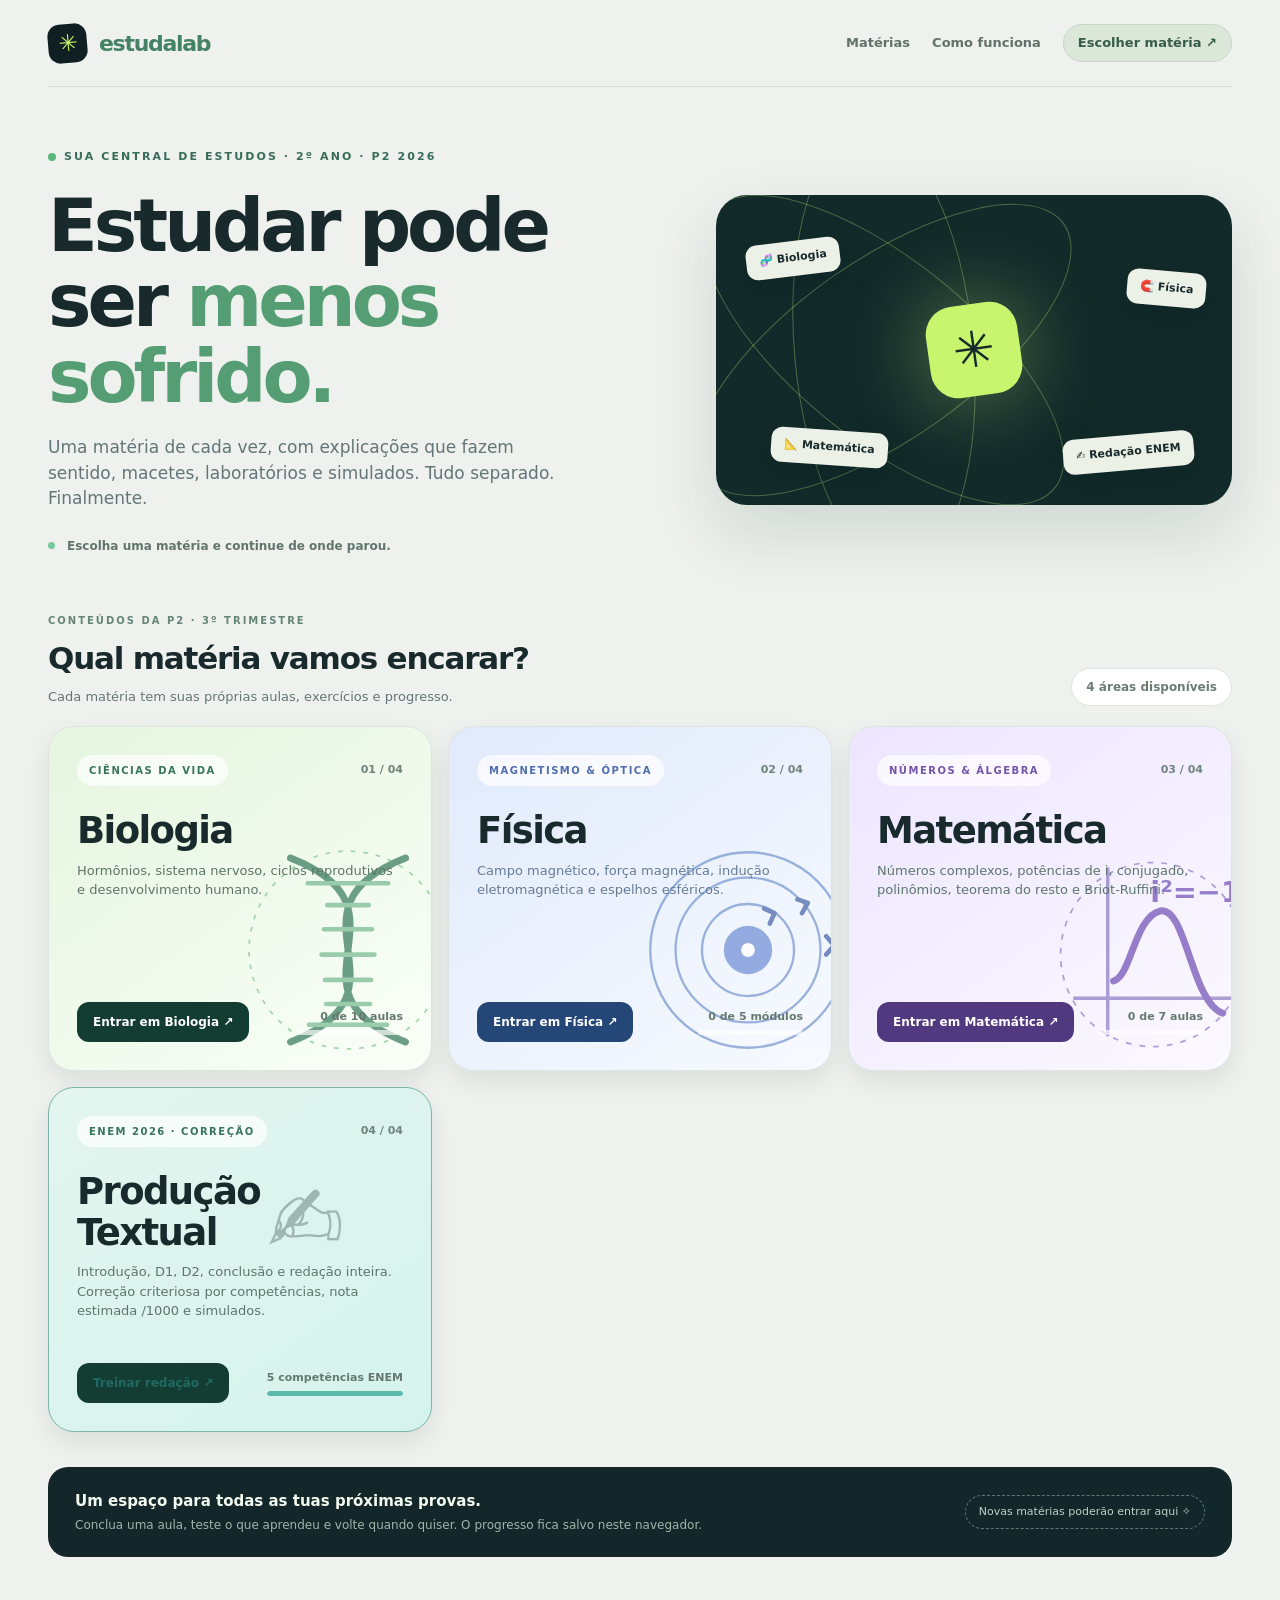
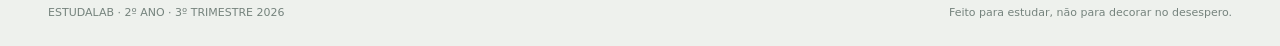
==== index.html @ b2dbda49 "feat: adicionar index.html ao portal independente" ====
<!doctype html><html lang="pt-BR"><head><meta charset="utf-8"><meta name="viewport" content="width=device-width,initial-scale=1"><meta name="theme-color" content="#0b171b"><meta name="description" content="EstudaLab: um portal interativo para revisão da P2, com Biologia, Física, Matemática e Produção Textual, macetes e simulados."><title>EstudaLab — Suas matérias em um só lugar</title><style>
:root{--bg:#eef1ed;--ink:#182a2b;--sub:#647579;--line:#dfe5e1;--navy:#101f22;--lime:#c9f46d}*{box-sizing:border-box}html{scroll-behavior:smooth}body{margin:0;background:var(--bg);color:var(--ink);font:15px/1.5 Inter,ui-sans-serif,system-ui,-apple-system,"Segoe UI",Arial,sans-serif}a{color:inherit;text-decoration:none}button{font:inherit;cursor:pointer}a:focus-visible,button:focus-visible{outline:3px solid #3e9e80;outline-offset:4px}.shell{max-width:1240px;margin:auto;padding:0 28px}.top{height:87px;display:flex;align-items:center;justify-content:space-between;border-bottom:1px solid #d9e0dc}.logo{display:flex;align-items:center;gap:12px;font-size:22px;font-weight:850;letter-spacing:-1.3px}.mark{height:39px;width:39px;display:grid;place-items:center;border-radius:12px;background:var(--navy);color:var(--lime);font-size:23px;transform:rotate(-5deg)}.logo span:last-child{color:#458164}.toplinks{display:flex;align-items:center;gap:22px;font-size:13px;font-weight:700;color:#61716c}.toplinks a:hover{color:#246d54}.pill{background:#dbe7d8;border:1px solid #c8d7ca;border-radius:100px;padding:8px 14px;color:#365b49}.hero{padding:58px 0 38px;display:grid;grid-template-columns:1.1fr .9fr;gap:38px;align-items:center}.eyebrow{display:inline-flex;align-items:center;gap:8px;color:#386c5b;font-size:11px;text-transform:uppercase;letter-spacing:2.1px;font-weight:850}.eyebrow:before{content:'';width:8px;height:8px;background:#59b77c;border-radius:50%}.hero h1{font-size:clamp(40px,5.7vw,78px);line-height:1.04;letter-spacing:-4px;max-width:710px;margin:20px 0 20px;font-weight:850}.hero h1 span{color:#559d72}.hero p{font-size:17px;max-width:510px;color:var(--sub);margin:0 0 25px}.hero-note{display:flex;gap:12px;align-items:center;font-size:12px;color:#60746b;font-weight:600}.hero-note i{display:inline-block;width:7px;height:7px;background:#76c99b;border-radius:50%;font-style:normal}.art{position:relative;height:310px;border-radius:31px;background:#122a29;overflow:hidden;box-shadow:0 28px 65px #27493d26}.orbit{position:absolute;border:1px solid #bce97f58;border-radius:50%;transform:rotate(-35deg);width:440px;height:180px;left:-52px;top:65px}.orbit.two{transform:rotate(39deg)}.orbit.three{transform:rotate(85deg)}.art-center{position:absolute;inset:0;display:grid;place-items:center}.core{width:92px;height:92px;border-radius:28px;background:var(--lime);display:grid;place-items:center;font-size:50px;box-shadow:0 0 80px #b4e67f75;transform:rotate(-8deg)}.floating{position:absolute;background:#fcfff5ee;padding:9px 13px;border-radius:11px;font-size:11px;font-weight:800;box-shadow:0 9px 30px #001b1d42}.float-1{left:30px;top:46px;transform:rotate(-7deg)}.float-2{right:26px;top:76px;transform:rotate(5deg)}.float-3{left:55px;bottom:40px;transform:rotate(4deg)}.float-4{right:38px;bottom:35px;transform:rotate(-5deg)}.section-head{display:flex;justify-content:space-between;align-items:end;gap:16px;margin:15px 0 20px}.section-head h2{font-size:31px;letter-spacing:-1.2px;margin:5px 0 0}.section-head p{font-size:13px;color:var(--sub);margin:5px 0 0}.count{font-size:12px;border:1px solid var(--line);background:#fff;border-radius:100px;padding:9px 14px;color:#6c7c73;font-weight:750}.grid{display:grid;grid-template-columns:repeat(3,minmax(0,1fr));gap:16px}.subject{display:flex;flex-direction:column;border-radius:26px;padding:28px;min-height:345px;position:relative;overflow:hidden;border:1px solid #dee4df;background:#fff;transition:transform .22s,box-shadow .22s;box-shadow:0 10px 25px #0a242415}.subject:hover{transform:translateY(-5px);box-shadow:0 24px 50px #0a242428}.subject.bio{background:linear-gradient(145deg,#e5f5df,#fafff8)}.subject.phys{background:linear-gradient(145deg,#e0eafb,#f7faff)}.subject.math{background:linear-gradient(145deg,#ede5ff,#fbf9ff)}.math .tag{color:#7454aa}.math .go{background:#51397f}.math .track>div{background:#8a70d8}.subject .upper{display:flex;justify-content:space-between;align-items:center;position:relative;z-index:1}.tag{border-radius:100px;background:#ffffffb8;padding:8px 12px;text-transform:uppercase;font-size:10px;font-weight:850;letter-spacing:1.5px;color:#39745c}.phys .tag{color:#516daf}.subject .number{font-size:11px;color:#70837b;font-weight:750}.subject h3{font-size:37px;line-height:1.1;letter-spacing:-1.6px;margin:25px 0 9px;position:relative;z-index:1}.subject p{color:#5d756a;max-width:360px;margin:0;font-size:13px;position:relative;z-index:1}.subject.phys p{color:#657b95}.circle-art{position:absolute;right:-32px;bottom:5px;width:230px;height:230px;display:grid;place-items:center;opacity:.7}.circle-art svg{width:100%;height:100%}.foot{position:relative;margin-top:auto;display:flex;align-items:center;justify-content:space-between;gap:15px;padding-top:22px;z-index:1}.go{background:#133d32;color:white;border-radius:12px;font-weight:750;padding:11px 16px;font-size:12px}.phys .go{background:#244778}.progress{display:flex;flex-direction:column;gap:5px;text-align:right;min-width:105px}.progress span{font-size:11px;color:#64786e;font-weight:750}.track{height:5px;background:#ffffffa9;border-radius:9px;overflow:hidden}.track>div{height:100%;width:0;background:#4f996c;border-radius:9px;transition:width .5s}.phys .track>div{background:#4979c3}.bottom{margin:35px 0 48px;background:#13272a;color:#d2e7db;border-radius:20px;padding:23px 27px;display:flex;justify-content:space-between;align-items:center;gap:20px}.bottom strong{display:block;font-size:15px;color:#f2f9ee}.bottom small{display:block;color:#9eb5a9;font-size:12px;margin-top:3px}.bottom .soon{padding:8px 13px;border-radius:100px;border:1px dashed #5b7a71;font-size:11px;color:#bcd1c4}.footer{display:flex;justify-content:space-between;color:#75837d;font-size:11px;padding-bottom:25px}.subtitle-year{font-size:10px;letter-spacing:2px;text-transform:uppercase;color:#658576;font-weight:800}@media(max-width:820px){.hero{grid-template-columns:1fr;gap:25px;padding-top:38px}.art{height:215px}.grid{grid-template-columns:1fr}.hero h1{letter-spacing:-2px}.subject{min-height:310px}.section-head h2{font-size:27px}}@media(max-width:500px){.shell{padding:0 17px}.top{height:70px}.logo{font-size:19px}.toplinks a:not(.pill){display:none}.hero h1{font-size:43px}.hero p{font-size:14px}.art{height:185px}.orbit{width:340px;left:-75px;top:20px}.float-2{top:22px}.float-3{bottom:13px}.section-head{align-items:start}.count{display:none}.subject{padding:22px}.subject h3{font-size:32px}.circle-art{right:-44px;opacity:.55}.bottom{flex-direction:column;align-items:start}.footer{flex-direction:column;gap:6px}}
 .subject.writing{background:linear-gradient(145deg,#e3f5ee,#d5f3ed);border-color:#7ab5a8}.subject.writing .go{color:#206b61}.subject.writing:hover{border-color:#338878}
</style></head><body><div class="shell"><header class="top"><a class="logo" href="/" aria-label="EstudaLab, início"><span class="mark">✳</span><span>estuda<span>lab</span></span></a><nav class="toplinks"><a href="#materias">Matérias</a><a href="#como-funciona">Como funciona</a><a class="pill" href="#materias">Escolher matéria ↗</a></nav></header>
<main><section class="hero"><div><span class="eyebrow">Sua central de estudos · 2º ano · P2 2026</span><h1>Estudar pode ser <span>menos sofrido.</span></h1><p>Uma matéria de cada vez, com explicações que fazem sentido, macetes, laboratórios e simulados. Tudo separado. Finalmente.</p><div class="hero-note"><i></i>Escolha uma matéria e continue de onde parou.</div></div><div class="art" aria-hidden="true"><div class="orbit"></div><div class="orbit two"></div><div class="orbit three"></div><div class="art-center"><div class="core">✳</div></div><div class="floating float-1">🧬 Biologia</div><div class="floating float-2">🧲 Física</div><div class="floating float-3">📐 Matemática</div><div class="floating float-4">✍️ Redação ENEM</div></div></section>
<section id="materias"><div class="section-head"><div><span class="subtitle-year">Conteúdos da P2 · 3º trimestre</span><h2>Qual matéria vamos encarar?</h2><p>Cada matéria tem suas próprias aulas, exercícios e progresso.</p></div><div class="count">4 áreas disponíveis</div></div>
<div class="grid">
<a class="subject bio" href="/biologia/"><div class="upper"><span class="tag">Ciências da vida</span><span class="number">01 / 04</span></div><h3>Biologia</h3><p>Hormônios, sistema nervoso, ciclos reprodutivos e desenvolvimento humano.</p><div class="circle-art" aria-hidden="true"><svg viewBox="0 0 200 200" fill="none"><circle cx="100" cy="100" r="86" stroke="#82c58d" stroke-width="1.5" stroke-dasharray="4 7"/><path d="M50 20 C165 65 35 135 150 180 M150 20 C35 65 165 135 50 180" stroke="#327759" stroke-width="6" stroke-linecap="round"/><path d="M65 42 L135 42 M82 61 L118 61 M79 82 L121 82 M77 104 L123 104 M80 126 L120 126 M81 147 L119 147 M66 165 L134 165" stroke="#73b88e" stroke-width="4" stroke-linecap="round"/></svg></div><div class="foot"><span class="go">Entrar em Biologia ↗</span><span class="progress"><span id="bioCount">0 de 10 aulas</span><span class="track"><div id="bioBar"></div></span></span></div></a>
<a class="subject phys" href="/fisica/"><div class="upper"><span class="tag">Magnetismo & óptica</span><span class="number">02 / 04</span></div><h3>Física</h3><p>Campo magnético, força magnética, indução eletromagnética e espelhos esféricos.</p><div class="circle-art" aria-hidden="true"><svg viewBox="0 0 200 200" fill="none"><circle cx="100" cy="100" r="21" fill="#6c8cd4"/><circle cx="100" cy="100" r="6" fill="white"/><circle cx="100" cy="100" r="40" stroke="#7494cf" stroke-width="2"/><circle cx="100" cy="100" r="63" stroke="#7494cf" stroke-width="2"/><circle cx="100" cy="100" r="85" stroke="#7494cf" stroke-width="2"/><path d="M114 64 l9 4 -4 9 M143 56 l9 3 -5 9 M168 88 l7 8 -7 8" stroke="#4260a6" stroke-width="4" stroke-linecap="round" stroke-linejoin="round"/></svg></div><div class="foot"><span class="go">Entrar em Física ↗</span><span class="progress"><span id="fisCount">0 de 5 módulos</span><span class="track"><div id="fisBar"></div></span></span></div></a>
<a class="subject math" href="/matematica/"><div class="upper"><span class="tag">Números & álgebra</span><span class="number">03 / 04</span></div><h3>Matemática</h3><p>Números complexos, potências de i, conjugado, polinômios, teorema do resto e Briot-Ruffini.</p><div class="circle-art" aria-hidden="true"><svg viewBox="0 0 200 200" fill="none"><circle cx="104" cy="104" r="80" stroke="#927ac6" stroke-width="1.5" stroke-dasharray="5 7"/><path d="M35 142H175 M65 28V175" stroke="#8d78c4" stroke-width="3"/><path d="M70 127 C86 122 88 71 111 66 C133 62 138 146 165 155" stroke="#6d4cb3" stroke-width="6" stroke-linecap="round"/><text x="102" y="58" fill="#6d4cb3" font-size="25" font-weight="700">i²=−1</text></svg></div><div class="foot"><span class="go">Entrar em Matemática ↗</span><span class="progress"><span id="matCount">0 de 7 aulas</span><span class="track"><div id="matBar"></div></span></span></div></a>
<a class="subject writing" href="/redacao/"><div class="upper"><span class="tag">ENEM 2026 · Correção</span><span class="number">04 / 04</span></div><h3>Produção Textual</h3><p>Introdução, D1, D2, conclusão e redação inteira. Correção criteriosa por competências, nota estimada /1000 e simulados.</p><div class="circle-art" aria-hidden="true" style="font-size:92px;right:10px;top:18px;opacity:.3">✍</div><div class="foot"><span class="go">Treinar redação ↗</span><span class="progress"><span>5 competências ENEM</span><span class="track"><div style="width:100%;height:100%;background:#5bbaa9"></div></span></span></div></a>
</div></section><section class="bottom" id="como-funciona"><div><strong>Um espaço para todas as tuas próximas provas.</strong><small>Conclua uma aula, teste o que aprendeu e volte quando quiser. O progresso fica salvo neste navegador.</small></div><div class="soon">Novas matérias poderão entrar aqui ✧</div></section></main><footer class="footer"><span>ESTUDALAB · 2º ANO · 3º TRIMESTRE 2026</span><span>Feito para estudar, não para decorar no desespero.</span></footer></div><script>try{const b=JSON.parse(localStorage.getItem('biolabP2.v1')||'{}');const f=JSON.parse(localStorage.getItem('fisicaP2.v1')||'{}');const m=JSON.parse(localStorage.getItem('matematicaP2.v1')||'{}');const bc=new Set(b.done||[]).size,fc=new Set(f.done||[]).size,mc=new Set(m.done||[]).size;document.getElementById('bioCount').textContent=bc+' de 10 aulas';document.getElementById('fisCount').textContent=fc+' de 5 módulos';document.getElementById('bioBar').style.width=(bc*10)+'%';document.getElementById('fisBar').style.width=(fc*20)+'%';document.getElementById('matCount').textContent=mc+' de 7 aulas';document.getElementById('matBar').style.width=(mc/7*100)+'%'}catch(e){}</script></body></html>
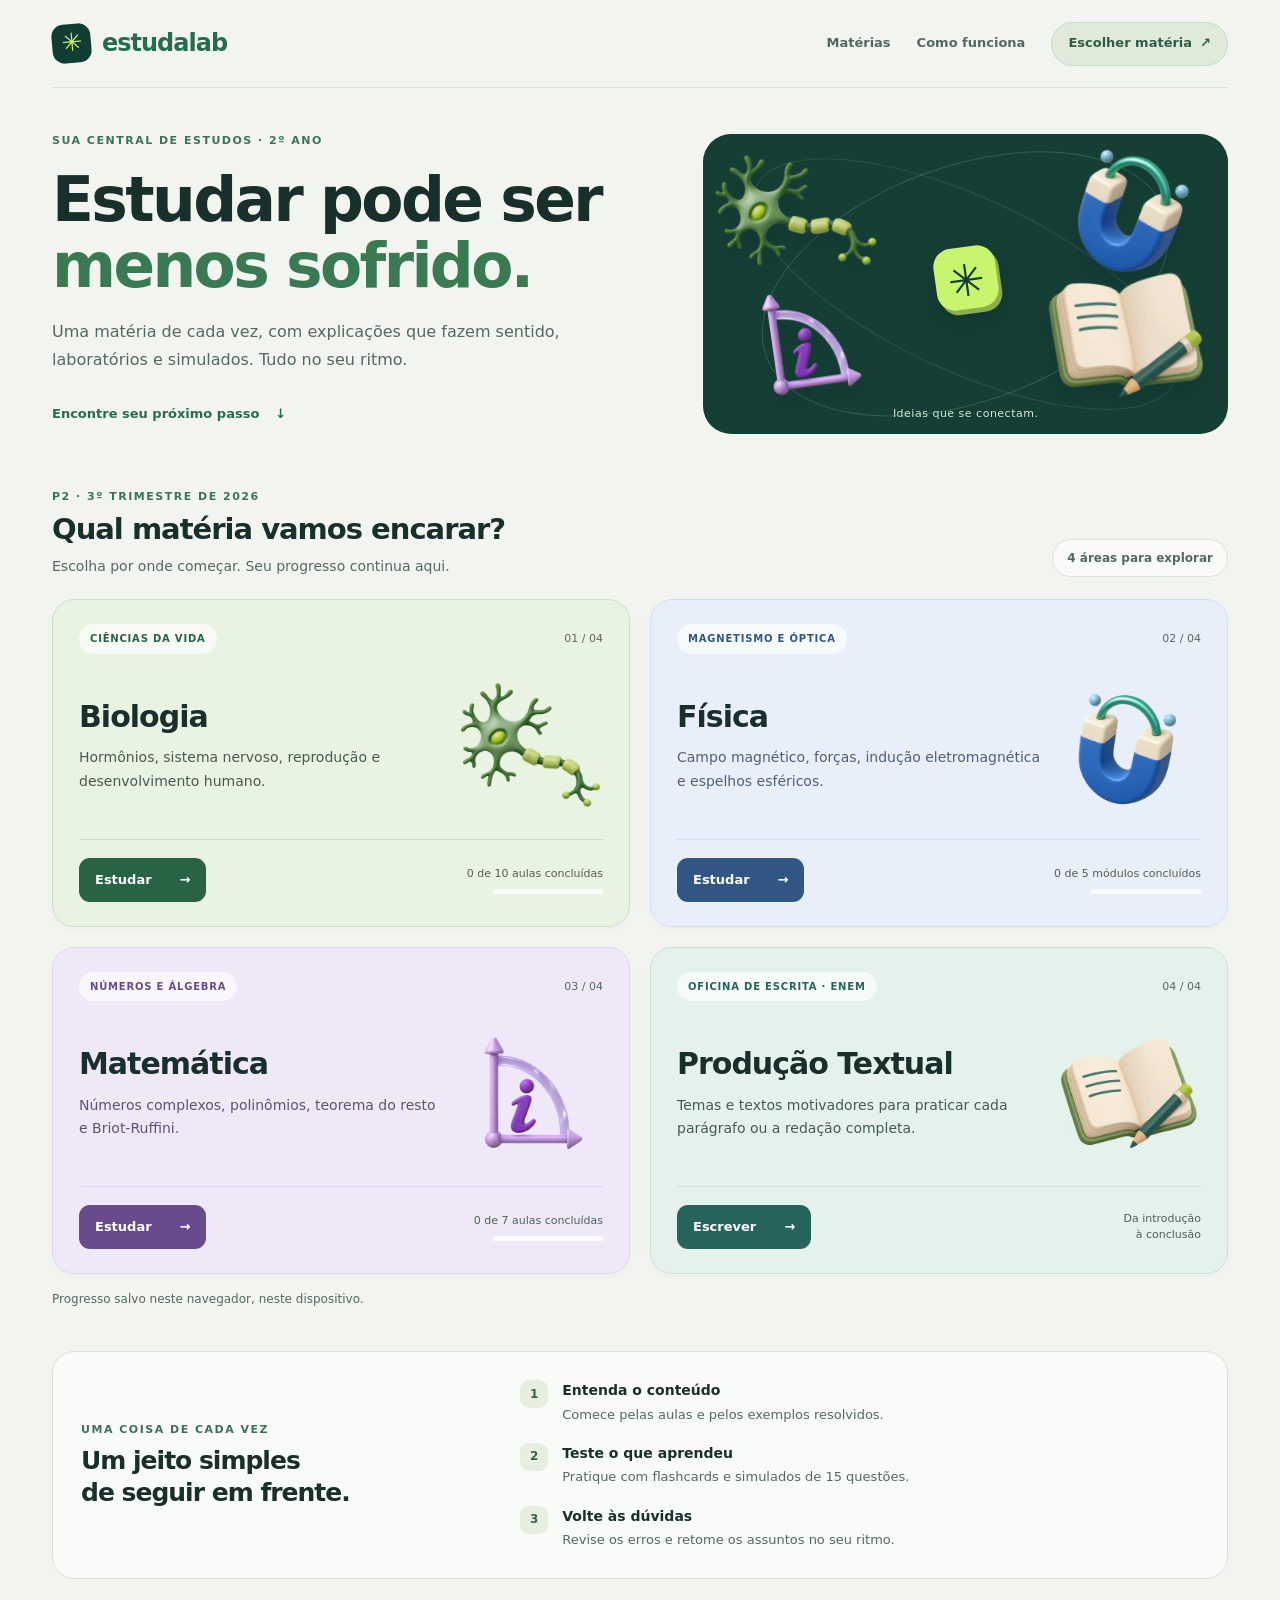
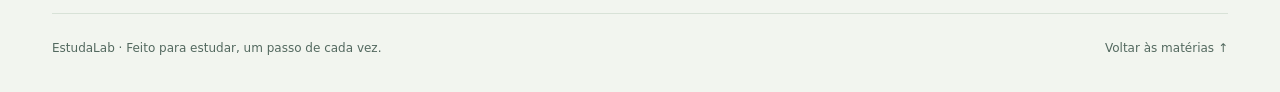
==== commit d09938b7: "feat: refinar entrada com cards de estudo e ilustrações 3D" ====
--- a/index.html
+++ b/index.html
@@ -1,12 +1,71 @@
-<!doctype html><html lang="pt-BR"><head><meta charset="utf-8"><meta name="viewport" content="width=device-width,initial-scale=1"><meta name="theme-color" content="#0b171b"><meta name="description" content="EstudaLab: um portal interativo para revisão da P2, com Biologia, Física, Matemática e Produção Textual, macetes e simulados."><title>EstudaLab — Suas matérias em um só lugar</title><style>
-:root{--bg:#eef1ed;--ink:#182a2b;--sub:#647579;--line:#dfe5e1;--navy:#101f22;--lime:#c9f46d}*{box-sizing:border-box}html{scroll-behavior:smooth}body{margin:0;background:var(--bg);color:var(--ink);font:15px/1.5 Inter,ui-sans-serif,system-ui,-apple-system,"Segoe UI",Arial,sans-serif}a{color:inherit;text-decoration:none}button{font:inherit;cursor:pointer}a:focus-visible,button:focus-visible{outline:3px solid #3e9e80;outline-offset:4px}.shell{max-width:1240px;margin:auto;padding:0 28px}.top{height:87px;display:flex;align-items:center;justify-content:space-between;border-bottom:1px solid #d9e0dc}.logo{display:flex;align-items:center;gap:12px;font-size:22px;font-weight:850;letter-spacing:-1.3px}.mark{height:39px;width:39px;display:grid;place-items:center;border-radius:12px;background:var(--navy);color:var(--lime);font-size:23px;transform:rotate(-5deg)}.logo span:last-child{color:#458164}.toplinks{display:flex;align-items:center;gap:22px;font-size:13px;font-weight:700;color:#61716c}.toplinks a:hover{color:#246d54}.pill{background:#dbe7d8;border:1px solid #c8d7ca;border-radius:100px;padding:8px 14px;color:#365b49}.hero{padding:58px 0 38px;display:grid;grid-template-columns:1.1fr .9fr;gap:38px;align-items:center}.eyebrow{display:inline-flex;align-items:center;gap:8px;color:#386c5b;font-size:11px;text-transform:uppercase;letter-spacing:2.1px;font-weight:850}.eyebrow:before{content:'';width:8px;height:8px;background:#59b77c;border-radius:50%}.hero h1{font-size:clamp(40px,5.7vw,78px);line-height:1.04;letter-spacing:-4px;max-width:710px;margin:20px 0 20px;font-weight:850}.hero h1 span{color:#559d72}.hero p{font-size:17px;max-width:510px;color:var(--sub);margin:0 0 25px}.hero-note{display:flex;gap:12px;align-items:center;font-size:12px;color:#60746b;font-weight:600}.hero-note i{display:inline-block;width:7px;height:7px;background:#76c99b;border-radius:50%;font-style:normal}.art{position:relative;height:310px;border-radius:31px;background:#122a29;overflow:hidden;box-shadow:0 28px 65px #27493d26}.orbit{position:absolute;border:1px solid #bce97f58;border-radius:50%;transform:rotate(-35deg);width:440px;height:180px;left:-52px;top:65px}.orbit.two{transform:rotate(39deg)}.orbit.three{transform:rotate(85deg)}.art-center{position:absolute;inset:0;display:grid;place-items:center}.core{width:92px;height:92px;border-radius:28px;background:var(--lime);display:grid;place-items:center;font-size:50px;box-shadow:0 0 80px #b4e67f75;transform:rotate(-8deg)}.floating{position:absolute;background:#fcfff5ee;padding:9px 13px;border-radius:11px;font-size:11px;font-weight:800;box-shadow:0 9px 30px #001b1d42}.float-1{left:30px;top:46px;transform:rotate(-7deg)}.float-2{right:26px;top:76px;transform:rotate(5deg)}.float-3{left:55px;bottom:40px;transform:rotate(4deg)}.float-4{right:38px;bottom:35px;transform:rotate(-5deg)}.section-head{display:flex;justify-content:space-between;align-items:end;gap:16px;margin:15px 0 20px}.section-head h2{font-size:31px;letter-spacing:-1.2px;margin:5px 0 0}.section-head p{font-size:13px;color:var(--sub);margin:5px 0 0}.count{font-size:12px;border:1px solid var(--line);background:#fff;border-radius:100px;padding:9px 14px;color:#6c7c73;font-weight:750}.grid{display:grid;grid-template-columns:repeat(3,minmax(0,1fr));gap:16px}.subject{display:flex;flex-direction:column;border-radius:26px;padding:28px;min-height:345px;position:relative;overflow:hidden;border:1px solid #dee4df;background:#fff;transition:transform .22s,box-shadow .22s;box-shadow:0 10px 25px #0a242415}.subject:hover{transform:translateY(-5px);box-shadow:0 24px 50px #0a242428}.subject.bio{background:linear-gradient(145deg,#e5f5df,#fafff8)}.subject.phys{background:linear-gradient(145deg,#e0eafb,#f7faff)}.subject.math{background:linear-gradient(145deg,#ede5ff,#fbf9ff)}.math .tag{color:#7454aa}.math .go{background:#51397f}.math .track>div{background:#8a70d8}.subject .upper{display:flex;justify-content:space-between;align-items:center;position:relative;z-index:1}.tag{border-radius:100px;background:#ffffffb8;padding:8px 12px;text-transform:uppercase;font-size:10px;font-weight:850;letter-spacing:1.5px;color:#39745c}.phys .tag{color:#516daf}.subject .number{font-size:11px;color:#70837b;font-weight:750}.subject h3{font-size:37px;line-height:1.1;letter-spacing:-1.6px;margin:25px 0 9px;position:relative;z-index:1}.subject p{color:#5d756a;max-width:360px;margin:0;font-size:13px;position:relative;z-index:1}.subject.phys p{color:#657b95}.circle-art{position:absolute;right:-32px;bottom:5px;width:230px;height:230px;display:grid;place-items:center;opacity:.7}.circle-art svg{width:100%;height:100%}.foot{position:relative;margin-top:auto;display:flex;align-items:center;justify-content:space-between;gap:15px;padding-top:22px;z-index:1}.go{background:#133d32;color:white;border-radius:12px;font-weight:750;padding:11px 16px;font-size:12px}.phys .go{background:#244778}.progress{display:flex;flex-direction:column;gap:5px;text-align:right;min-width:105px}.progress span{font-size:11px;color:#64786e;font-weight:750}.track{height:5px;background:#ffffffa9;border-radius:9px;overflow:hidden}.track>div{height:100%;width:0;background:#4f996c;border-radius:9px;transition:width .5s}.phys .track>div{background:#4979c3}.bottom{margin:35px 0 48px;background:#13272a;color:#d2e7db;border-radius:20px;padding:23px 27px;display:flex;justify-content:space-between;align-items:center;gap:20px}.bottom strong{display:block;font-size:15px;color:#f2f9ee}.bottom small{display:block;color:#9eb5a9;font-size:12px;margin-top:3px}.bottom .soon{padding:8px 13px;border-radius:100px;border:1px dashed #5b7a71;font-size:11px;color:#bcd1c4}.footer{display:flex;justify-content:space-between;color:#75837d;font-size:11px;padding-bottom:25px}.subtitle-year{font-size:10px;letter-spacing:2px;text-transform:uppercase;color:#658576;font-weight:800}@media(max-width:820px){.hero{grid-template-columns:1fr;gap:25px;padding-top:38px}.art{height:215px}.grid{grid-template-columns:1fr}.hero h1{letter-spacing:-2px}.subject{min-height:310px}.section-head h2{font-size:27px}}@media(max-width:500px){.shell{padding:0 17px}.top{height:70px}.logo{font-size:19px}.toplinks a:not(.pill){display:none}.hero h1{font-size:43px}.hero p{font-size:14px}.art{height:185px}.orbit{width:340px;left:-75px;top:20px}.float-2{top:22px}.float-3{bottom:13px}.section-head{align-items:start}.count{display:none}.subject{padding:22px}.subject h3{font-size:32px}.circle-art{right:-44px;opacity:.55}.bottom{flex-direction:column;align-items:start}.footer{flex-direction:column;gap:6px}}
- .subject.writing{background:linear-gradient(145deg,#e3f5ee,#d5f3ed);border-color:#7ab5a8}.subject.writing .go{color:#206b61}.subject.writing:hover{border-color:#338878}
-</style></head><body><div class="shell"><header class="top"><a class="logo" href="/" aria-label="EstudaLab, início"><span class="mark">✳</span><span>estuda<span>lab</span></span></a><nav class="toplinks"><a href="#materias">Matérias</a><a href="#como-funciona">Como funciona</a><a class="pill" href="#materias">Escolher matéria ↗</a></nav></header>
-<main><section class="hero"><div><span class="eyebrow">Sua central de estudos · 2º ano · P2 2026</span><h1>Estudar pode ser <span>menos sofrido.</span></h1><p>Uma matéria de cada vez, com explicações que fazem sentido, macetes, laboratórios e simulados. Tudo separado. Finalmente.</p><div class="hero-note"><i></i>Escolha uma matéria e continue de onde parou.</div></div><div class="art" aria-hidden="true"><div class="orbit"></div><div class="orbit two"></div><div class="orbit three"></div><div class="art-center"><div class="core">✳</div></div><div class="floating float-1">🧬 Biologia</div><div class="floating float-2">🧲 Física</div><div class="floating float-3">📐 Matemática</div><div class="floating float-4">✍️ Redação ENEM</div></div></section>
-<section id="materias"><div class="section-head"><div><span class="subtitle-year">Conteúdos da P2 · 3º trimestre</span><h2>Qual matéria vamos encarar?</h2><p>Cada matéria tem suas próprias aulas, exercícios e progresso.</p></div><div class="count">4 áreas disponíveis</div></div>
-<div class="grid">
-<a class="subject bio" href="/biologia/"><div class="upper"><span class="tag">Ciências da vida</span><span class="number">01 / 04</span></div><h3>Biologia</h3><p>Hormônios, sistema nervoso, ciclos reprodutivos e desenvolvimento humano.</p><div class="circle-art" aria-hidden="true"><svg viewBox="0 0 200 200" fill="none"><circle cx="100" cy="100" r="86" stroke="#82c58d" stroke-width="1.5" stroke-dasharray="4 7"/><path d="M50 20 C165 65 35 135 150 180 M150 20 C35 65 165 135 50 180" stroke="#327759" stroke-width="6" stroke-linecap="round"/><path d="M65 42 L135 42 M82 61 L118 61 M79 82 L121 82 M77 104 L123 104 M80 126 L120 126 M81 147 L119 147 M66 165 L134 165" stroke="#73b88e" stroke-width="4" stroke-linecap="round"/></svg></div><div class="foot"><span class="go">Entrar em Biologia ↗</span><span class="progress"><span id="bioCount">0 de 10 aulas</span><span class="track"><div id="bioBar"></div></span></span></div></a>
-<a class="subject phys" href="/fisica/"><div class="upper"><span class="tag">Magnetismo & óptica</span><span class="number">02 / 04</span></div><h3>Física</h3><p>Campo magnético, força magnética, indução eletromagnética e espelhos esféricos.</p><div class="circle-art" aria-hidden="true"><svg viewBox="0 0 200 200" fill="none"><circle cx="100" cy="100" r="21" fill="#6c8cd4"/><circle cx="100" cy="100" r="6" fill="white"/><circle cx="100" cy="100" r="40" stroke="#7494cf" stroke-width="2"/><circle cx="100" cy="100" r="63" stroke="#7494cf" stroke-width="2"/><circle cx="100" cy="100" r="85" stroke="#7494cf" stroke-width="2"/><path d="M114 64 l9 4 -4 9 M143 56 l9 3 -5 9 M168 88 l7 8 -7 8" stroke="#4260a6" stroke-width="4" stroke-linecap="round" stroke-linejoin="round"/></svg></div><div class="foot"><span class="go">Entrar em Física ↗</span><span class="progress"><span id="fisCount">0 de 5 módulos</span><span class="track"><div id="fisBar"></div></span></span></div></a>
-<a class="subject math" href="/matematica/"><div class="upper"><span class="tag">Números & álgebra</span><span class="number">03 / 04</span></div><h3>Matemática</h3><p>Números complexos, potências de i, conjugado, polinômios, teorema do resto e Briot-Ruffini.</p><div class="circle-art" aria-hidden="true"><svg viewBox="0 0 200 200" fill="none"><circle cx="104" cy="104" r="80" stroke="#927ac6" stroke-width="1.5" stroke-dasharray="5 7"/><path d="M35 142H175 M65 28V175" stroke="#8d78c4" stroke-width="3"/><path d="M70 127 C86 122 88 71 111 66 C133 62 138 146 165 155" stroke="#6d4cb3" stroke-width="6" stroke-linecap="round"/><text x="102" y="58" fill="#6d4cb3" font-size="25" font-weight="700">i²=−1</text></svg></div><div class="foot"><span class="go">Entrar em Matemática ↗</span><span class="progress"><span id="matCount">0 de 7 aulas</span><span class="track"><div id="matBar"></div></span></span></div></a>
-<a class="subject writing" href="/redacao/"><div class="upper"><span class="tag">ENEM 2026 · Correção</span><span class="number">04 / 04</span></div><h3>Produção Textual</h3><p>Introdução, D1, D2, conclusão e redação inteira. Correção criteriosa por competências, nota estimada /1000 e simulados.</p><div class="circle-art" aria-hidden="true" style="font-size:92px;right:10px;top:18px;opacity:.3">✍</div><div class="foot"><span class="go">Treinar redação ↗</span><span class="progress"><span>5 competências ENEM</span><span class="track"><div style="width:100%;height:100%;background:#5bbaa9"></div></span></span></div></a>
-</div></section><section class="bottom" id="como-funciona"><div><strong>Um espaço para todas as tuas próximas provas.</strong><small>Conclua uma aula, teste o que aprendeu e volte quando quiser. O progresso fica salvo neste navegador.</small></div><div class="soon">Novas matérias poderão entrar aqui ✧</div></section></main><footer class="footer"><span>ESTUDALAB · 2º ANO · 3º TRIMESTRE 2026</span><span>Feito para estudar, não para decorar no desespero.</span></footer></div><script>try{const b=JSON.parse(localStorage.getItem('biolabP2.v1')||'{}');const f=JSON.parse(localStorage.getItem('fisicaP2.v1')||'{}');const m=JSON.parse(localStorage.getItem('matematicaP2.v1')||'{}');const bc=new Set(b.done||[]).size,fc=new Set(f.done||[]).size,mc=new Set(m.done||[]).size;document.getElementById('bioCount').textContent=bc+' de 10 aulas';document.getElementById('fisCount').textContent=fc+' de 5 módulos';document.getElementById('bioBar').style.width=(bc*10)+'%';document.getElementById('fisBar').style.width=(fc*20)+'%';document.getElementById('matCount').textContent=mc+' de 7 aulas';document.getElementById('matBar').style.width=(mc/7*100)+'%'}catch(e){}</script></body></html>+<!doctype html>
+<html lang="pt-BR">
+<head>
+  <meta charset="utf-8">
+  <meta name="viewport" content="width=device-width,initial-scale=1">
+  <meta name="theme-color" content="#123d32">
+  <meta name="description" content="Aulas, flashcards, simulados e redação ENEM. Escolha uma matéria e estude no seu ritmo com o EstudaLab.">
+  <title>EstudaLab — Suas matérias em um só lugar</title>
+  <link rel="stylesheet" href="assets/home.css">
+  <script src="assets/home.js" defer></script>
+</head>
+<body>
+  <a class="skip-link" href="#materias">Pular para as matérias</a>
+  <div class="shell">
+    <header class="top">
+      <a class="logo" href="./" aria-label="EstudaLab, início"><span class="mark" aria-hidden="true">✳</span><span>estudalab</span></a>
+      <nav class="toplinks" aria-label="Navegação principal"><a href="#materias">Matérias</a><a href="#como-funciona">Como funciona</a><a class="pill" href="#materias">Escolher matéria <span aria-hidden="true">↗</span></a></nav>
+    </header>
+    <main>
+      <section class="hero" aria-labelledby="hero-title">
+        <div class="hero-copy">
+          <span class="eyebrow">Sua central de estudos · 2º ano</span>
+          <h1 id="hero-title">Estudar pode ser <span>menos sofrido.</span></h1>
+          <p>Uma matéria de cada vez, com explicações que fazem sentido, laboratórios e simulados. Tudo no seu ritmo.</p>
+          <a class="hero-link" href="#materias">Encontre seu próximo passo <span aria-hidden="true">↓</span></a>
+        </div>
+        <div class="art" aria-hidden="true">
+          <div class="scene-orbit"></div>
+          <img class="scene-object scene-bio" src="assets/biology-3d.webp" alt="" width="384" height="384" fetchpriority="high">
+          <img class="scene-object scene-phys" src="assets/physics-3d.webp" alt="" width="384" height="384">
+          <img class="scene-object scene-math" src="assets/math-3d.webp" alt="" width="384" height="384">
+          <img class="scene-object scene-writing" src="assets/writing-3d.webp" alt="" width="384" height="384">
+          <span class="scene-core">✳</span><span class="scene-caption">Ideias que se conectam.</span>
+        </div>
+      </section>
+      <section id="materias" tabindex="-1" aria-labelledby="subjects-title">
+        <div class="section-head"><div><span class="eyebrow">P2 · 3º trimestre de 2026</span><h2 id="subjects-title">Qual matéria vamos encarar?</h2><p>Escolha por onde começar. Seu progresso continua aqui.</p></div><span class="count">4 áreas para explorar</span></div>
+        <div class="grid">
+          <a class="subject bio" href="biologia/" aria-labelledby="bio-title bio-action" aria-describedby="bio-description bioCount">
+            <div class="upper"><span class="tag">Ciências da vida</span><span class="number" aria-hidden="true">01 / 04</span></div>
+            <div class="card-body"><div><h3 id="bio-title">Biologia</h3><p id="bio-description">Hormônios, sistema nervoso, reprodução e desenvolvimento humano.</p></div><img class="subject-art" src="assets/biology-3d.webp" alt="" width="384" height="384" loading="lazy"></div>
+            <div class="foot"><span class="go" id="bio-action">Estudar <span aria-hidden="true">→</span></span><div class="progress"><span id="bioCount">10 aulas</span><progress id="bioBar" value="0" max="10" aria-label="Aulas concluídas em Biologia" hidden></progress></div></div>
+          </a>
+          <a class="subject phys" href="fisica/" aria-labelledby="fis-title fis-action" aria-describedby="fis-description fisCount">
+            <div class="upper"><span class="tag">Magnetismo e óptica</span><span class="number" aria-hidden="true">02 / 04</span></div>
+            <div class="card-body"><div><h3 id="fis-title">Física</h3><p id="fis-description">Campo magnético, forças, indução eletromagnética e espelhos esféricos.</p></div><img class="subject-art" src="assets/physics-3d.webp" alt="" width="384" height="384" loading="lazy"></div>
+            <div class="foot"><span class="go" id="fis-action">Estudar <span aria-hidden="true">→</span></span><div class="progress"><span id="fisCount">5 módulos</span><progress id="fisBar" value="0" max="5" aria-label="Módulos concluídos em Física" hidden></progress></div></div>
+          </a>
+          <a class="subject math" href="matematica/" aria-labelledby="mat-title mat-action" aria-describedby="mat-description matCount">
+            <div class="upper"><span class="tag">Números e álgebra</span><span class="number" aria-hidden="true">03 / 04</span></div>
+            <div class="card-body"><div><h3 id="mat-title">Matemática</h3><p id="mat-description">Números complexos, polinômios, teorema do resto e Briot-Ruffini.</p></div><img class="subject-art" src="assets/math-3d.webp" alt="" width="384" height="384" loading="lazy"></div>
+            <div class="foot"><span class="go" id="mat-action">Estudar <span aria-hidden="true">→</span></span><div class="progress"><span id="matCount">7 aulas</span><progress id="matBar" value="0" max="7" aria-label="Aulas concluídas em Matemática" hidden></progress></div></div>
+          </a>
+          <a class="subject writing" href="redacao/" aria-labelledby="writing-title writing-action" aria-describedby="writing-description">
+            <div class="upper"><span class="tag">Oficina de escrita · ENEM</span><span class="number" aria-hidden="true">04 / 04</span></div>
+            <div class="card-body"><div><h3 id="writing-title">Produção Textual</h3><p id="writing-description">Temas e textos motivadores para praticar cada parágrafo ou a redação completa.</p></div><img class="subject-art" src="assets/writing-3d.webp" alt="" width="384" height="384" loading="lazy"></div>
+            <div class="foot"><span class="go" id="writing-action">Escrever <span aria-hidden="true">→</span></span><span class="writing-detail">Da introdução<br>à conclusão</span></div>
+          </a>
+        </div>
+        <p class="storage-note">Progresso salvo neste navegador, neste dispositivo.</p>
+        <noscript><p>Ative o JavaScript para visualizar seu progresso e usar os exercícios interativos.</p></noscript>
+      </section>
+      <section class="study-guide" id="como-funciona" aria-labelledby="guide-title">
+        <div class="guide-intro"><span class="eyebrow">Uma coisa de cada vez</span><h2 id="guide-title">Um jeito simples<br>de seguir em frente.</h2></div>
+        <ol class="guide-steps"><li><span class="step-number">1</span><div><h3>Entenda o conteúdo</h3><p>Comece pelas aulas e pelos exemplos resolvidos.</p></div></li><li><span class="step-number">2</span><div><h3>Teste o que aprendeu</h3><p>Pratique com flashcards e simulados de 15 questões.</p></div></li><li><span class="step-number">3</span><div><h3>Volte às dúvidas</h3><p>Revise os erros e retome os assuntos no seu ritmo.</p></div></li></ol>
+      </section>
+    </main>
+    <footer class="footer"><span>EstudaLab · Feito para estudar, um passo de cada vez.</span><a href="#materias">Voltar às matérias ↑</a></footer>
+  </div>
+</body>
+</html>
--- a/assets/home.css
+++ b/assets/home.css
@@ -0,0 +1,93 @@
+/* EstudaLab home: shared card foundations, preserving the original subject palette. */
+:root {
+  --bg:#f2f5ef;
+  --ink:#182f2c;
+  --muted:#53695f;
+  --line:#d8e2d7;
+  --green:#286c4d;
+  --navy:#123d32;
+  --lime:#c9f46d;
+  --radius:22px;
+}
+*{box-sizing:border-box}
+html{scroll-behavior:smooth}
+body{margin:0;background:var(--bg);color:var(--ink);font:15px/1.55 ui-sans-serif,system-ui,-apple-system,"Segoe UI",Arial,sans-serif}
+a{color:inherit;text-decoration:none}
+a:focus-visible{outline:3px solid var(--green);outline-offset:5px}
+::selection{background:var(--lime);color:var(--navy)}
+[hidden]{display:none!important}
+.shell{max-width:1240px;margin:auto;padding:0 32px}
+.skip-link{position:absolute;left:20px;top:-100px;background:var(--navy);color:#fff;padding:12px 18px;z-index:10;border-radius:8px}
+.skip-link:focus{top:12px}
+.top{min-height:88px;display:flex;align-items:center;justify-content:space-between;gap:24px;border-bottom:1px solid var(--line)}
+.logo{display:inline-flex;align-items:center;gap:11px;color:var(--green);font-size:24px;font-weight:850;letter-spacing:-1px}
+.mark{width:39px;height:39px;display:grid;place-items:center;border-radius:12px;background:var(--navy);color:var(--lime);font-size:25px;transform:rotate(-5deg)}
+.toplinks{display:flex;align-items:center;gap:26px;font-size:13px;font-weight:700;color:var(--muted)}
+.toplinks a{min-height:44px;display:inline-flex;align-items:center;gap:8px}
+.toplinks a:hover{color:var(--navy);text-decoration:underline;text-underline-offset:4px}
+.pill{background:#e0eadb;border:1px solid #c8d9c6;border-radius:100px;padding:8px 16px;color:#335b43}
+.hero{padding:44px 0 40px;display:grid;grid-template-columns:1.15fr 1fr;gap:48px;align-items:center}
+.eyebrow{display:block;color:#3e7257;font-size:11px;letter-spacing:1.5px;text-transform:uppercase;font-weight:750}
+h1{font-size:clamp(40px,4.8vw,62px);line-height:1.08;letter-spacing:-2.6px;margin:18px 0;font-weight:800;max-width:650px}
+h1 span{color:#397a52}
+.hero p{font-size:16px;line-height:1.75;max-width:510px;color:var(--muted);margin:0 0 18px}
+.hero-link{display:inline-flex;align-items:center;gap:16px;min-height:44px;color:var(--green);font-size:13px;font-weight:700}
+.hero-link:hover{text-decoration:underline;text-underline-offset:4px}
+.art{position:relative;height:300px;overflow:hidden;border-radius:28px;background:#153e35;isolation:isolate}
+.scene-orbit{position:absolute;inset:32px 50px;border:1px solid #95c49e40;border-radius:50%;transform:rotate(-20deg)}
+.scene-orbit:after{content:'';position:absolute;inset:30px -20px;border:1px solid #95c49e30;border-radius:50%;transform:rotate(45deg)}
+.scene-object{position:absolute;object-fit:contain;width:155px;height:155px;filter:drop-shadow(0 12px 8px #001d2333)}
+.scene-bio{left:14px;top:3px;transform:rotate(-12deg)}
+.scene-phys{right:17px;top:0;transform:rotate(10deg)}
+.scene-math{left:40px;bottom:27px;width:132px;height:132px;transform:rotate(-8deg)}
+.scene-writing{right:16px;bottom:15px;width:172px;height:172px;transform:rotate(8deg)}
+.scene-core{position:absolute;left:50%;top:48%;transform:translate(-50%,-50%) rotate(-8deg);display:grid;place-items:center;width:62px;height:62px;border-radius:18px;background:var(--lime);color:var(--navy);font-size:44px;box-shadow:3px 5px 0 #8bad4e,0 12px 18px #071c2540}
+.scene-caption{position:absolute;left:0;right:0;bottom:12px;text-align:center;font-size:11px;color:#d3e7d7;letter-spacing:.5px}
+#materias,#como-funciona{scroll-margin-top:24px}
+#materias:focus{outline:none}
+.section-head{display:flex;justify-content:space-between;align-items:end;gap:20px;margin:12px 0 22px}
+h2{font-size:29px;line-height:1.2;letter-spacing:-1px;margin:7px 0 0;font-weight:750}
+.section-head p{font-size:14px;color:var(--muted);margin:9px 0 0}
+.count{font-size:12px;white-space:nowrap;border:1px solid var(--line);background:#fff9;border-radius:100px;padding:9px 14px;color:var(--muted);font-weight:600}
+.grid{display:grid;grid-template-columns:repeat(2,minmax(0,1fr));gap:20px}
+.subject{--subject-ink:#286344;--subject-line:#cdddca;display:flex;flex-direction:column;border-radius:var(--radius);padding:24px 26px;border:1px solid var(--subject-line);background:#e9f3e2;box-shadow:0 3px 9px #123d3206;transition:transform .18s ease,box-shadow .18s ease,border-color .18s ease;min-width:0}
+.subject.phys{--subject-ink:#315684;--subject-line:#d1dfee;background:#e8effb}
+.subject.math{--subject-ink:#674b8c;--subject-line:#dfd5ed;background:#efe8f8}
+.subject.writing{--subject-ink:#26645b;--subject-line:#cbe0d8;background:#e4f2eb}
+.subject:hover{transform:translateY(-3px);box-shadow:0 10px 24px #123d3212;border-color:var(--subject-ink)}
+.subject:focus-visible{outline-color:var(--subject-ink)}
+.upper{display:flex;justify-content:space-between;align-items:center;gap:12px}
+.tag{border-radius:100px;background:#ffffffad;padding:7px 11px;font-size:10px;font-weight:750;letter-spacing:.8px;text-transform:uppercase;color:var(--subject-ink)}
+.number{font-size:11px;color:var(--muted);font-variant-numeric:tabular-nums;white-space:nowrap}
+.card-body{display:grid;grid-template-columns:minmax(0,1fr) 145px;gap:14px;align-items:center;flex:1;padding:20px 0}
+.subject h3{font-size:30px;line-height:1.15;letter-spacing:-1px;margin:0 0 12px;font-weight:750}
+.subject p{color:#435c50;margin:0;font-size:14px;line-height:1.65}
+.phys p{color:#4c6079}.math p{color:#625173}
+.subject-art{width:145px;height:145px;object-fit:contain;transition:transform .2s ease}
+.subject:hover .subject-art{transform:translateY(-3px) rotate(3deg)}
+.foot{display:flex;align-items:center;justify-content:space-between;gap:18px;border-top:1px solid var(--subject-line);padding-top:18px;margin-top:auto}
+.go{display:inline-flex;align-items:center;justify-content:space-between;gap:28px;background:var(--subject-ink);color:#fff;border-radius:11px;font-size:13px;font-weight:700;padding:11px 16px;min-height:44px}
+.progress{display:flex;flex-direction:column;align-items:flex-end;gap:7px;text-align:right;max-width:175px;min-width:0}
+.progress span,.writing-detail{font-size:11px;color:#4b6155;line-height:1.45}
+progress{appearance:none;border:0;width:110px;height:5px;background:#fff9;border-radius:8px;overflow:hidden;color:var(--subject-ink)}
+progress::-webkit-progress-bar{background:#fff9}
+progress::-webkit-progress-value{background:var(--subject-ink);border-radius:8px}
+progress::-moz-progress-bar{background:var(--subject-ink);border-radius:8px}
+.writing-detail{text-align:right}
+.storage-note{font-size:12px;color:var(--muted);margin:16px 0 0}
+.study-guide{margin:42px 0 34px;background:#fff9;border:1px solid var(--line);border-radius:var(--radius);padding:28px;display:grid;grid-template-columns:1fr 1.7fr;gap:40px;align-items:center}
+.guide-intro h2{font-size:25px;line-height:1.3}
+.guide-steps{list-style:none;padding:0;margin:0;display:grid;gap:18px}
+.guide-steps li{display:flex;align-items:flex-start;gap:14px}
+.step-number{flex:none;display:grid;place-items:center;background:#e6efdf;color:#386343;width:28px;height:28px;border-radius:9px;font-size:12px;font-weight:750}
+.guide-steps h3{font-size:14px;margin:0 0 3px;font-weight:700}
+.guide-steps p{margin:0;color:var(--muted);font-size:13px}
+.footer{display:flex;justify-content:space-between;align-items:center;gap:20px;border-top:1px solid var(--line);color:var(--muted);font-size:12px;padding:12px 0 22px}
+.footer a{min-height:44px;display:inline-flex;align-items:center}
+.footer a:hover{text-decoration:underline;text-underline-offset:4px}
+@media(max-width:1000px){.hero{gap:30px}.art{height:275px}.scene-object{width:130px;height:130px}.scene-writing{width:150px;height:150px}.scene-math{left:18px;bottom:25px}.scene-bio{left:6px}.scene-phys{right:7px}.scene-core{width:52px;height:52px;font-size:36px}.card-body{grid-template-columns:minmax(0,1fr) 115px;gap:10px}.subject-art{width:115px;height:115px}.subject h3{font-size:27px}.subject{padding:22px}.subject p{font-size:13px}.tag{letter-spacing:.3px}}
+@media(max-width:760px){.shell{padding:0 22px}.hero{grid-template-columns:1fr;padding:32px 0;gap:24px}.hero-copy{max-width:600px}.hero h1{font-size:46px;max-width:540px}.art{height:190px}.scene-bio{left:7%;top:5px;width:135px;height:135px}.scene-phys{right:7%;top:2px;width:130px;height:130px}.scene-math{left:30%;bottom:10px;width:95px;height:95px}.scene-writing{right:24%;bottom:12px;width:115px;height:115px}.scene-core{top:36%;width:46px;height:46px;font-size:32px}.scene-caption{bottom:7px;font-size:10px}.scene-orbit{inset:20px 80px}.grid{grid-template-columns:1fr}.card-body{grid-template-columns:minmax(0,1fr) 145px;gap:20px}.subject-art{width:145px;height:145px}.subject h3{font-size:30px}.subject p{font-size:14px}.toplinks{gap:18px}.toplinks>a:not(.pill){display:none}.count{display:none}.study-guide{grid-template-columns:1fr;gap:24px}.guide-intro h2 br{display:none}}
+@media(max-width:420px){.shell{padding:0 17px}.top{min-height:74px;gap:12px}.logo{font-size:21px;gap:9px}.mark{width:34px;height:34px;font-size:23px}.toplinks{font-size:11px}.pill{padding:7px 12px}.hero h1{font-size:40px;letter-spacing:-1.8px}.hero p{font-size:14px}.hero .eyebrow{font-size:10px;letter-spacing:1.1px}.hero-link{font-size:12px}.art{height:170px;border-radius:22px}.scene-bio{left:1%;width:110px;height:110px}.scene-phys{right:1%;width:110px;height:110px}.scene-writing{right:17%;bottom:15px;width:100px;height:100px}.scene-math{left:22%;bottom:18px;width:80px;height:80px}.scene-core{width:40px;height:40px;font-size:28px;border-radius:12px;top:30%}.scene-orbit{inset:18px 45px}.section-head h2{font-size:26px}.section-head p{font-size:13px}.subject{padding:20px}.card-body{grid-template-columns:minmax(0,1fr) 105px;gap:12px;padding:20px 0}.subject-art{width:105px;height:105px}.subject h3{font-size:27px}.subject p{font-size:13px}.tag{font-size:9px;padding:7px 9px}.number{font-size:10px}.foot{gap:12px}.go{gap:18px;padding:11px 13px;font-size:12px}.progress{max-width:150px}.progress span{font-size:10px}.study-guide{padding:22px}.footer{align-items:flex-start;flex-direction:column;gap:0}.eyebrow{font-size:10px}}
+@media(max-width:350px){.logo{font-size:19px}.mark{width:30px;height:30px}.toplinks{font-size:10px}.pill{padding:7px 10px}.card-body{grid-template-columns:minmax(0,1fr) 78px;gap:8px}.subject-art{width:78px;height:78px}.subject h3{font-size:24px}.subject{padding:17px}.subject .upper{gap:6px}.tag{letter-spacing:0}.go{gap:12px}.progress{max-width:128px}}
+@media(prefers-reduced-motion:reduce){html{scroll-behavior:auto}*,*::before,*::after{transition:none!important;animation:none!important}}
+
